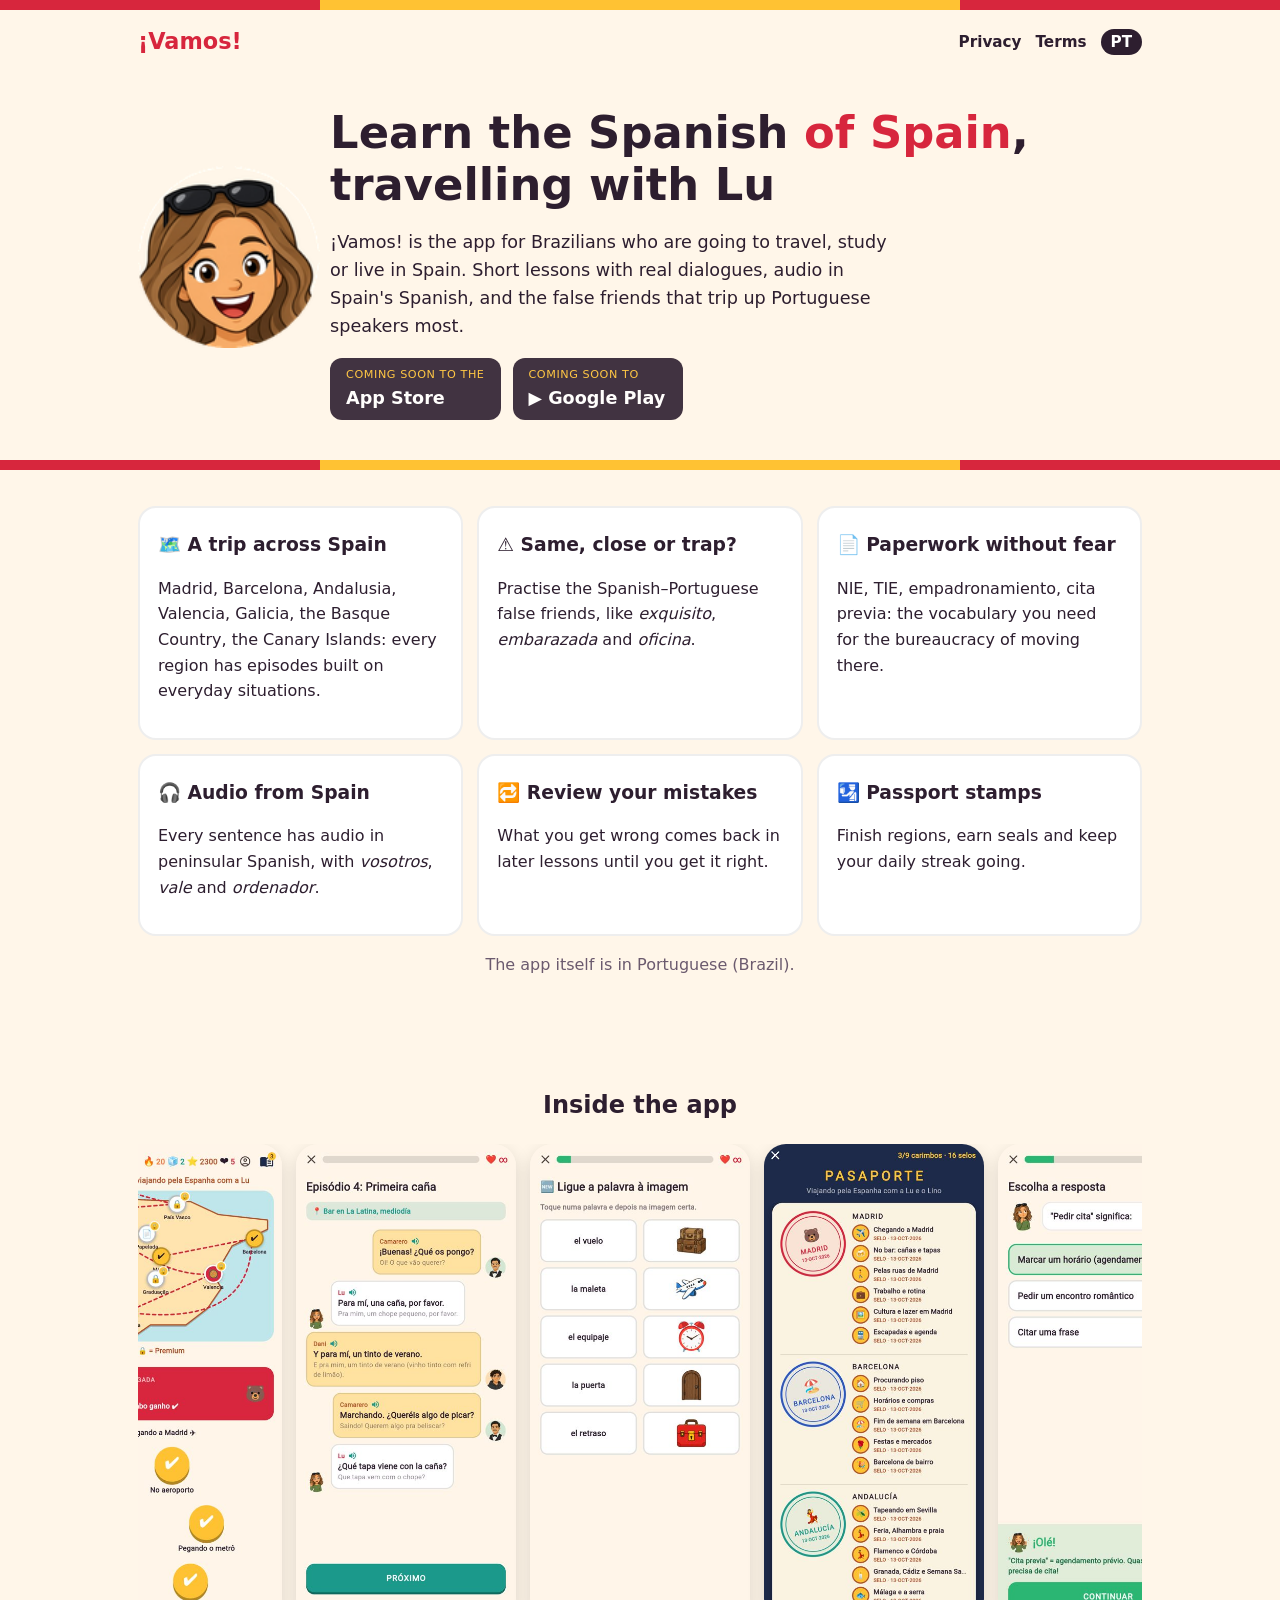
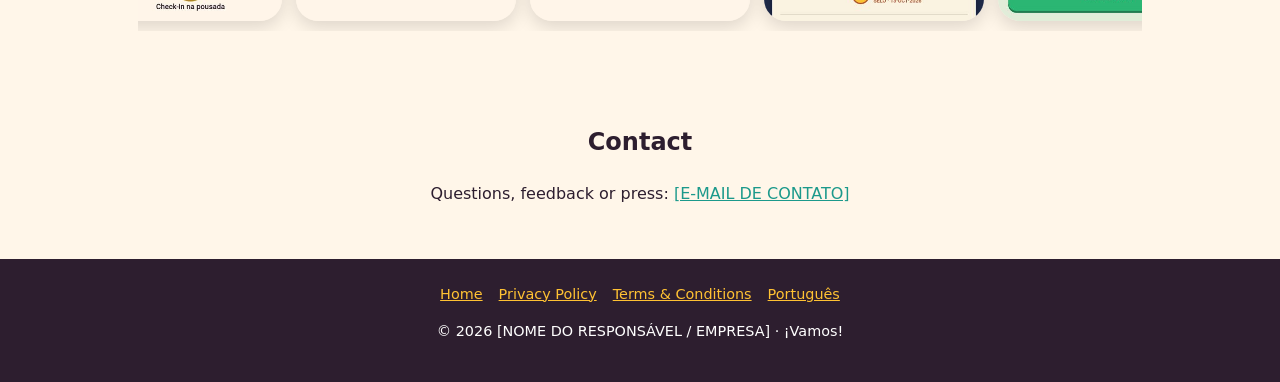
==== en/index.html @ 4021ca35 "Landing, privacy policy and terms (PT/EN)" ====
<!doctype html><html lang="en"><head><meta charset="utf-8">
<meta name="viewport" content="width=device-width,initial-scale=1"><title>¡Vamos! — Spain's Spanish for Brazilians</title>
<meta name="description" content="¡Vamos! — learn the Spanish of Spain with Lu">
<link rel="icon" href="../img/lu_small.png"><link rel="stylesheet" href="../style.css"></head><body>
<div class="stripe"></div><header><a class="logo" href="index.html">¡Vamos!</a><nav><a href="privacy.html">Privacy</a><a href="terms.html">Terms</a><a class="lang" href="../index.html" hreflang="pt">PT</a></nav></header>
<div class="hero"><img src="../img/lu.png" alt="Lu, the app's guide"><div>
<h1>Learn the Spanish <span style="color:var(--red)">of Spain</span>, travelling with Lu</h1>
<p>¡Vamos! is the app for Brazilians who are going to travel, study or live in Spain. Short lessons with real dialogues, audio in Spain's Spanish, and the false friends that trip up Portuguese speakers most.</p>
<div class="badges"><span class="badge"><small>Coming soon to the</small><b> App Store</b></span><span class="badge"><small>Coming soon to</small><b>▶ Google Play</b></span></div></div></div>
<div class="stripe"></div>
<section><div class="features">
<div class="card"><h3>🗺️ A trip across Spain</h3><p>Madrid, Barcelona, Andalusia, Valencia, Galicia, the Basque Country, the Canary Islands: every region has episodes built on everyday situations.</p></div>
<div class="card"><h3>⚠️ Same, close or trap?</h3><p>Practise the Spanish–Portuguese false friends, like <i>exquisito</i>, <i>embarazada</i> and <i>oficina</i>.</p></div>
<div class="card"><h3>📄 Paperwork without fear</h3><p>NIE, TIE, empadronamiento, cita previa: the vocabulary you need for the bureaucracy of moving there.</p></div>
<div class="card"><h3>🎧 Audio from Spain</h3><p>Every sentence has audio in peninsular Spanish, with <i>vosotros</i>, <i>vale</i> and <i>ordenador</i>.</p></div>
<div class="card"><h3>🔁 Review your mistakes</h3><p>What you get wrong comes back in later lessons until you get it right.</p></div>
<div class="card"><h3>🛂 Passport stamps</h3><p>Finish regions, earn seals and keep your daily streak going.</p></div>
</div><p class="meta" style="text-align:center">The app itself is in Portuguese (Brazil).</p></section>
<section><h2 style="text-align:center">Inside the app</h2><div class="shots"><img src="../img/mapa.jpg" alt="Map of Spain" loading="lazy"><img src="../img/dialogo.jpg" alt="Dialogue with Lu" loading="lazy"><img src="../img/ligar.jpg" alt="New words" loading="lazy"><img src="../img/passaporte.jpg" alt="Passport" loading="lazy"><img src="../img/papelada.jpg" alt="Paperwork" loading="lazy"></div></section>
<section class="contact"><h2>Contact</h2><p>Questions, feedback or press: <a href="mailto:[E-MAIL DE CONTATO]">[E-MAIL DE CONTATO]</a></p></section>
<footer><a href="index.html">Home</a><a href="privacy.html">Privacy Policy</a><a href="terms.html">Terms &amp; Conditions</a><a href="../index.html">Português</a><p>© 2026 [NOME DO RESPONSÁVEL / EMPRESA] · ¡Vamos!</p></footer></body></html>
---- style.css ----
:root{--red:#D7263D;--yellow:#FFC233;--orange:#FF7A3D;--cream:#FFF6E9;--green:#2BB673;--ink:#2D1E2F;--terra:#B4532A;--teal:#1B998B}
*{box-sizing:border-box}html{-webkit-text-size-adjust:100%}
body{margin:0;font-family:system-ui,-apple-system,"Segoe UI",Roboto,sans-serif;background:var(--cream);color:var(--ink);line-height:1.6}
a{color:var(--teal)}
header{display:flex;align-items:center;justify-content:space-between;padding:14px 18px;max-width:1040px;margin:auto}
.logo{font-weight:900;font-size:1.4rem;color:var(--red);text-decoration:none}
nav a{margin-left:14px;font-weight:700;text-decoration:none;color:var(--ink);font-size:.95rem}
nav .lang{background:var(--ink);color:#fff;padding:4px 10px;border-radius:999px}
.hero{max-width:1040px;margin:auto;padding:20px 18px 40px;display:flex;flex-direction:column;align-items:center;text-align:center;gap:10px}
.hero img{width:180px}
h1{font-size:2rem;line-height:1.15;margin:.3em 0}
.hero p{font-size:1.1rem;max-width:560px}
.badges{display:flex;gap:12px;flex-wrap:wrap;justify-content:center;margin-top:10px}
.badge{display:flex;flex-direction:column;align-items:flex-start;background:var(--ink);color:#fff;border-radius:12px;padding:8px 16px;min-width:170px;opacity:.9;cursor:default}
.badge small{font-size:.7rem;text-transform:uppercase;letter-spacing:.05em;color:var(--yellow)}
.badge b{font-size:1.1rem}
.stripe{height:10px;background:linear-gradient(90deg,var(--red) 0 25%,var(--yellow) 25% 75%,var(--red) 75%)}
section{max-width:1040px;margin:auto;padding:36px 18px}
.features{display:grid;gap:14px;grid-template-columns:1fr}
.card{background:#fff;border-radius:18px;padding:18px;border:2px solid #0001}
.card h3{margin:.2em 0}
.shots{display:flex;gap:14px;overflow-x:auto;padding-bottom:10px;scroll-snap-type:x mandatory}
.shots img{width:220px;border-radius:22px;box-shadow:0 6px 18px #0002;scroll-snap-align:center;flex:none}
.contact{text-align:center}
footer{background:var(--ink);color:#fff;padding:24px 18px;text-align:center;font-size:.9rem}
footer a{color:var(--yellow);margin:0 8px}
.doc{max-width:780px;margin:auto;padding:10px 18px 50px}
.doc h1{font-size:1.7rem}.doc h2{font-size:1.2rem;margin-top:1.8em;color:var(--terra)}
.doc table{border-collapse:collapse;width:100%;font-size:.9rem;background:#fff}
.doc td,.doc th{border:1px solid #0002;padding:6px 8px;vertical-align:top;text-align:left}
.ph{background:#fff3b0;padding:0 3px;border-radius:4px}
.meta{color:#6b5a6e}
@media(min-width:760px){h1{font-size:2.8rem}.hero{flex-direction:row;text-align:left;justify-content:center}.hero img{width:260px}.badges{justify-content:flex-start}.features{grid-template-columns:repeat(3,1fr)}.shots{justify-content:center}}
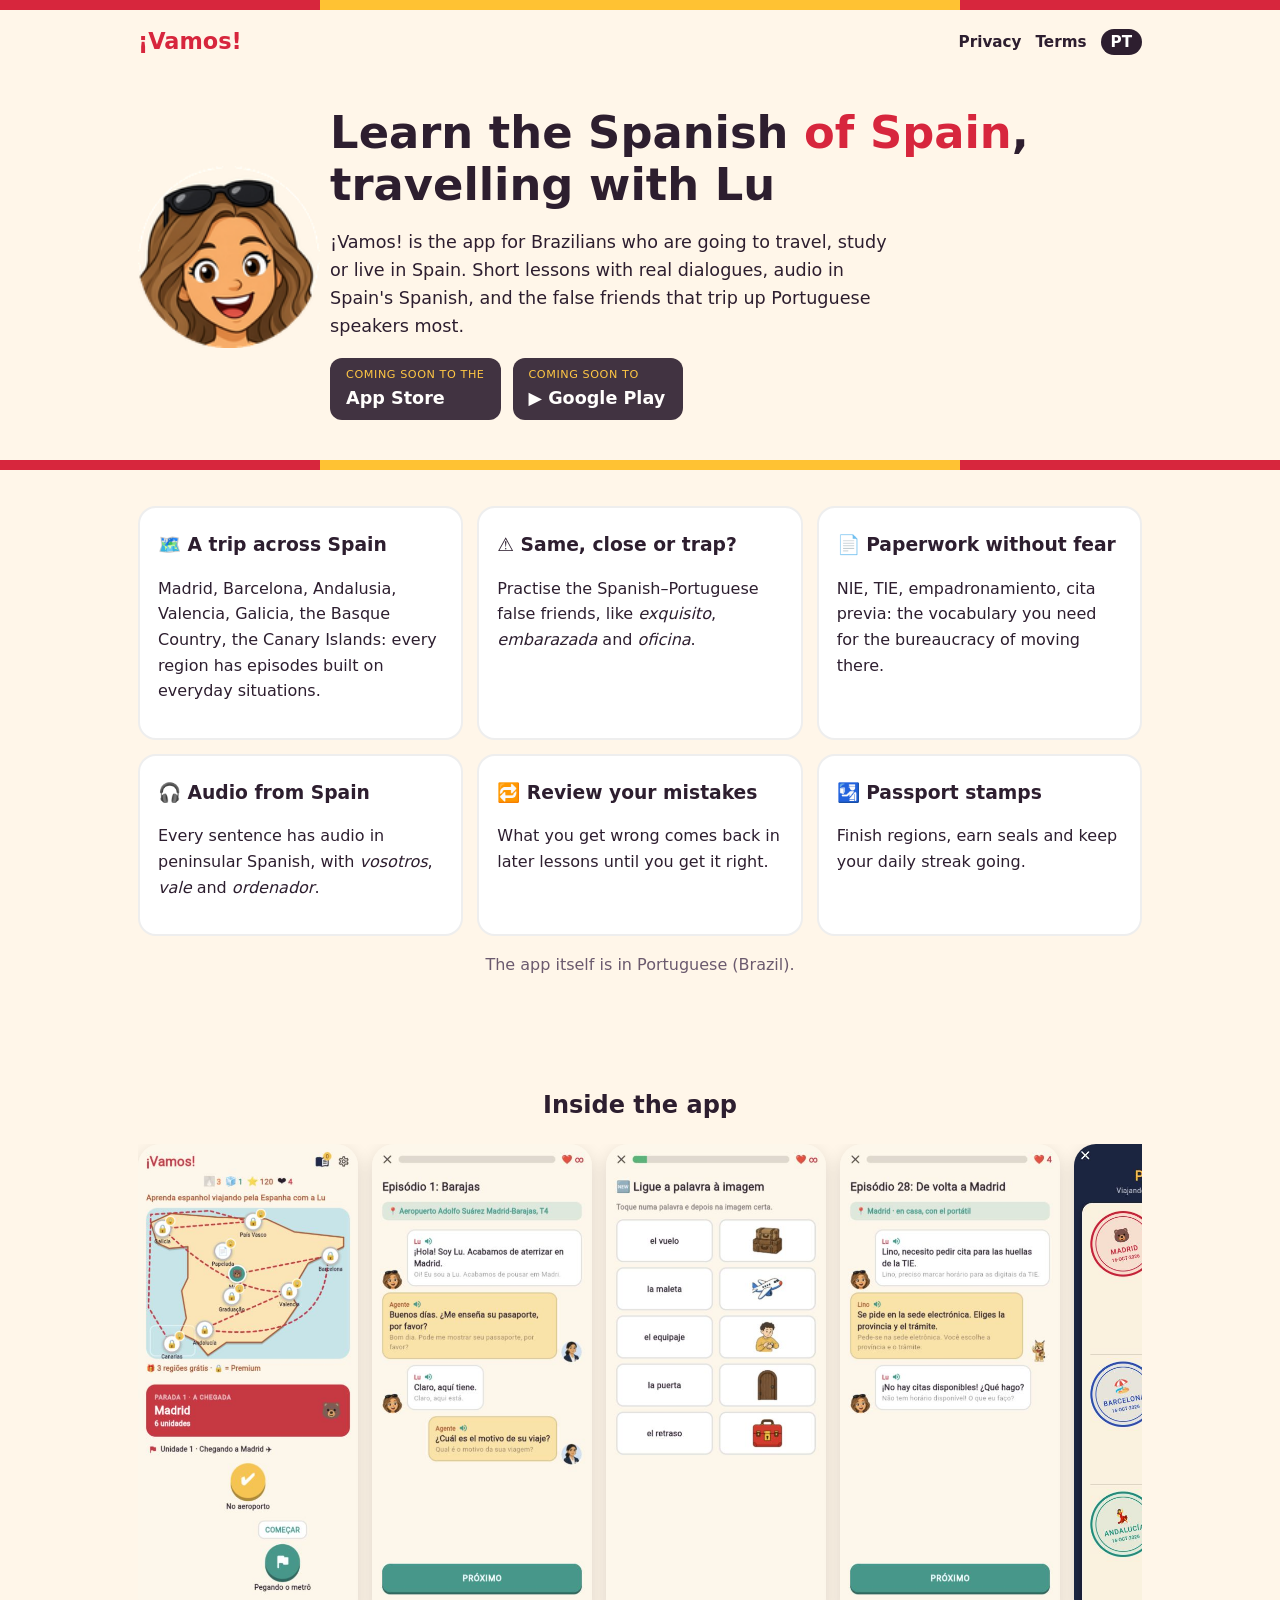
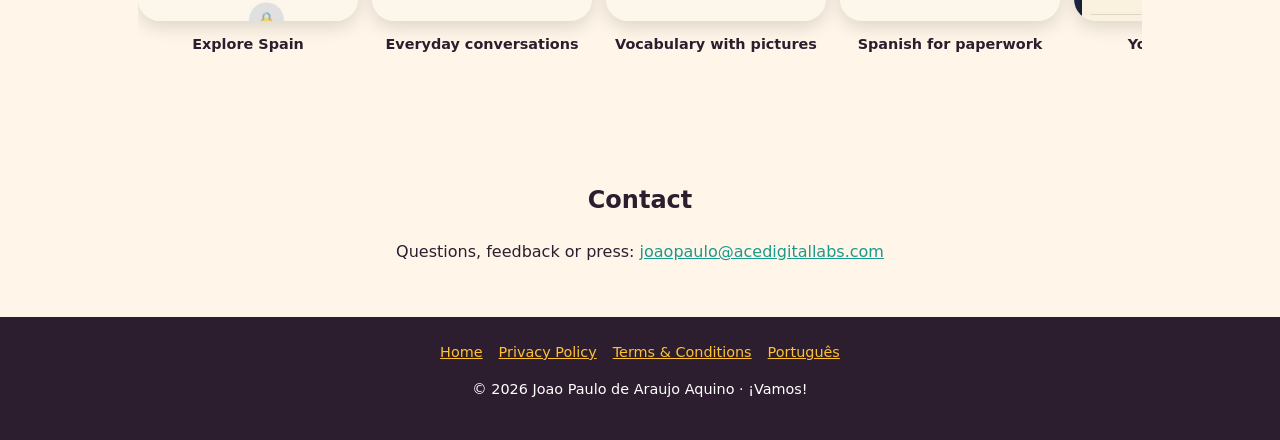
==== commit 6b4d2a4c: "Update site contact details and refresh app screenshots" ====
--- a/en/index.html
+++ b/en/index.html
@@ -16,6 +16,6 @@
 <div class="card"><h3>🔁 Review your mistakes</h3><p>What you get wrong comes back in later lessons until you get it right.</p></div>
 <div class="card"><h3>🛂 Passport stamps</h3><p>Finish regions, earn seals and keep your daily streak going.</p></div>
 </div><p class="meta" style="text-align:center">The app itself is in Portuguese (Brazil).</p></section>
-<section><h2 style="text-align:center">Inside the app</h2><div class="shots"><img src="../img/mapa.jpg" alt="Map of Spain" loading="lazy"><img src="../img/dialogo.jpg" alt="Dialogue with Lu" loading="lazy"><img src="../img/ligar.jpg" alt="New words" loading="lazy"><img src="../img/passaporte.jpg" alt="Passport" loading="lazy"><img src="../img/papelada.jpg" alt="Paperwork" loading="lazy"></div></section>
-<section class="contact"><h2>Contact</h2><p>Questions, feedback or press: <a href="mailto:[E-MAIL DE CONTATO]">[E-MAIL DE CONTATO]</a></p></section>
-<footer><a href="index.html">Home</a><a href="privacy.html">Privacy Policy</a><a href="terms.html">Terms &amp; Conditions</a><a href="../index.html">Português</a><p>© 2026 [NOME DO RESPONSÁVEL / EMPRESA] · ¡Vamos!</p></footer></body></html>+<section><h2 style="text-align:center">Inside the app</h2><div class="shots" tabindex="0" role="region" aria-label="App screenshots"><figure><img src="../img/mapa.jpg?v=20261016" alt="Explore Spain" width="430" height="932" loading="lazy"><figcaption>Explore Spain</figcaption></figure><figure><img src="../img/dialogo.jpg?v=20261016" alt="Everyday conversations" width="430" height="932" loading="lazy"><figcaption>Everyday conversations</figcaption></figure><figure><img src="../img/ligar.jpg?v=20261016" alt="Vocabulary with pictures" width="430" height="932" loading="lazy"><figcaption>Vocabulary with pictures</figcaption></figure><figure><img src="../img/papelada.jpg?v=20261016" alt="Spanish for paperwork" width="430" height="932" loading="lazy"><figcaption>Spanish for paperwork</figcaption></figure><figure><img src="../img/passaporte.jpg?v=20261016" alt="Your passport" width="430" height="932" loading="lazy"><figcaption>Your passport</figcaption></figure><figure><img src="../img/graduacao.jpg?v=20261016" alt="Celebrate your achievements" width="430" height="932" loading="lazy"><figcaption>Celebrate your achievements</figcaption></figure><figure><img src="../img/configuracoes.jpg?v=20261016" alt="Your learning pace" width="430" height="932" loading="lazy"><figcaption>Your learning pace</figcaption></figure></div></section>
+<section class="contact"><h2>Contact</h2><p>Questions, feedback or press: <a href="mailto:joaopaulo@acedigitallabs.com">joaopaulo@acedigitallabs.com</a></p></section>
+<footer><a href="index.html">Home</a><a href="privacy.html">Privacy Policy</a><a href="terms.html">Terms &amp; Conditions</a><a href="../index.html">Português</a><p>© 2026 Joao Paulo de Araujo Aquino · ¡Vamos!</p></footer></body></html>
--- a/style.css
+++ b/style.css
@@ -21,7 +21,9 @@
 .card{background:#fff;border-radius:18px;padding:18px;border:2px solid #0001}
 .card h3{margin:.2em 0}
 .shots{display:flex;gap:14px;overflow-x:auto;padding-bottom:10px;scroll-snap-type:x mandatory}
-.shots img{width:220px;border-radius:22px;box-shadow:0 6px 18px #0002;scroll-snap-align:center;flex:none}
+.shots figure{margin:0;flex:0 0 220px;scroll-snap-align:start}
+.shots figcaption{text-align:center;font-weight:700;font-size:.9rem;margin-top:12px}
+.shots img{display:block;width:220px;height:auto;border-radius:22px;box-shadow:0 6px 18px #0002;scroll-snap-align:center;flex:none}
 .contact{text-align:center}
 footer{background:var(--ink);color:#fff;padding:24px 18px;text-align:center;font-size:.9rem}
 footer a{color:var(--yellow);margin:0 8px}
@@ -31,4 +33,4 @@
 .doc td,.doc th{border:1px solid #0002;padding:6px 8px;vertical-align:top;text-align:left}
 .ph{background:#fff3b0;padding:0 3px;border-radius:4px}
 .meta{color:#6b5a6e}
-@media(min-width:760px){h1{font-size:2.8rem}.hero{flex-direction:row;text-align:left;justify-content:center}.hero img{width:260px}.badges{justify-content:flex-start}.features{grid-template-columns:repeat(3,1fr)}.shots{justify-content:center}}
+@media(min-width:760px){h1{font-size:2.8rem}.hero{flex-direction:row;text-align:left;justify-content:center}.hero img{width:260px}.badges{justify-content:flex-start}.features{grid-template-columns:repeat(3,1fr)}}
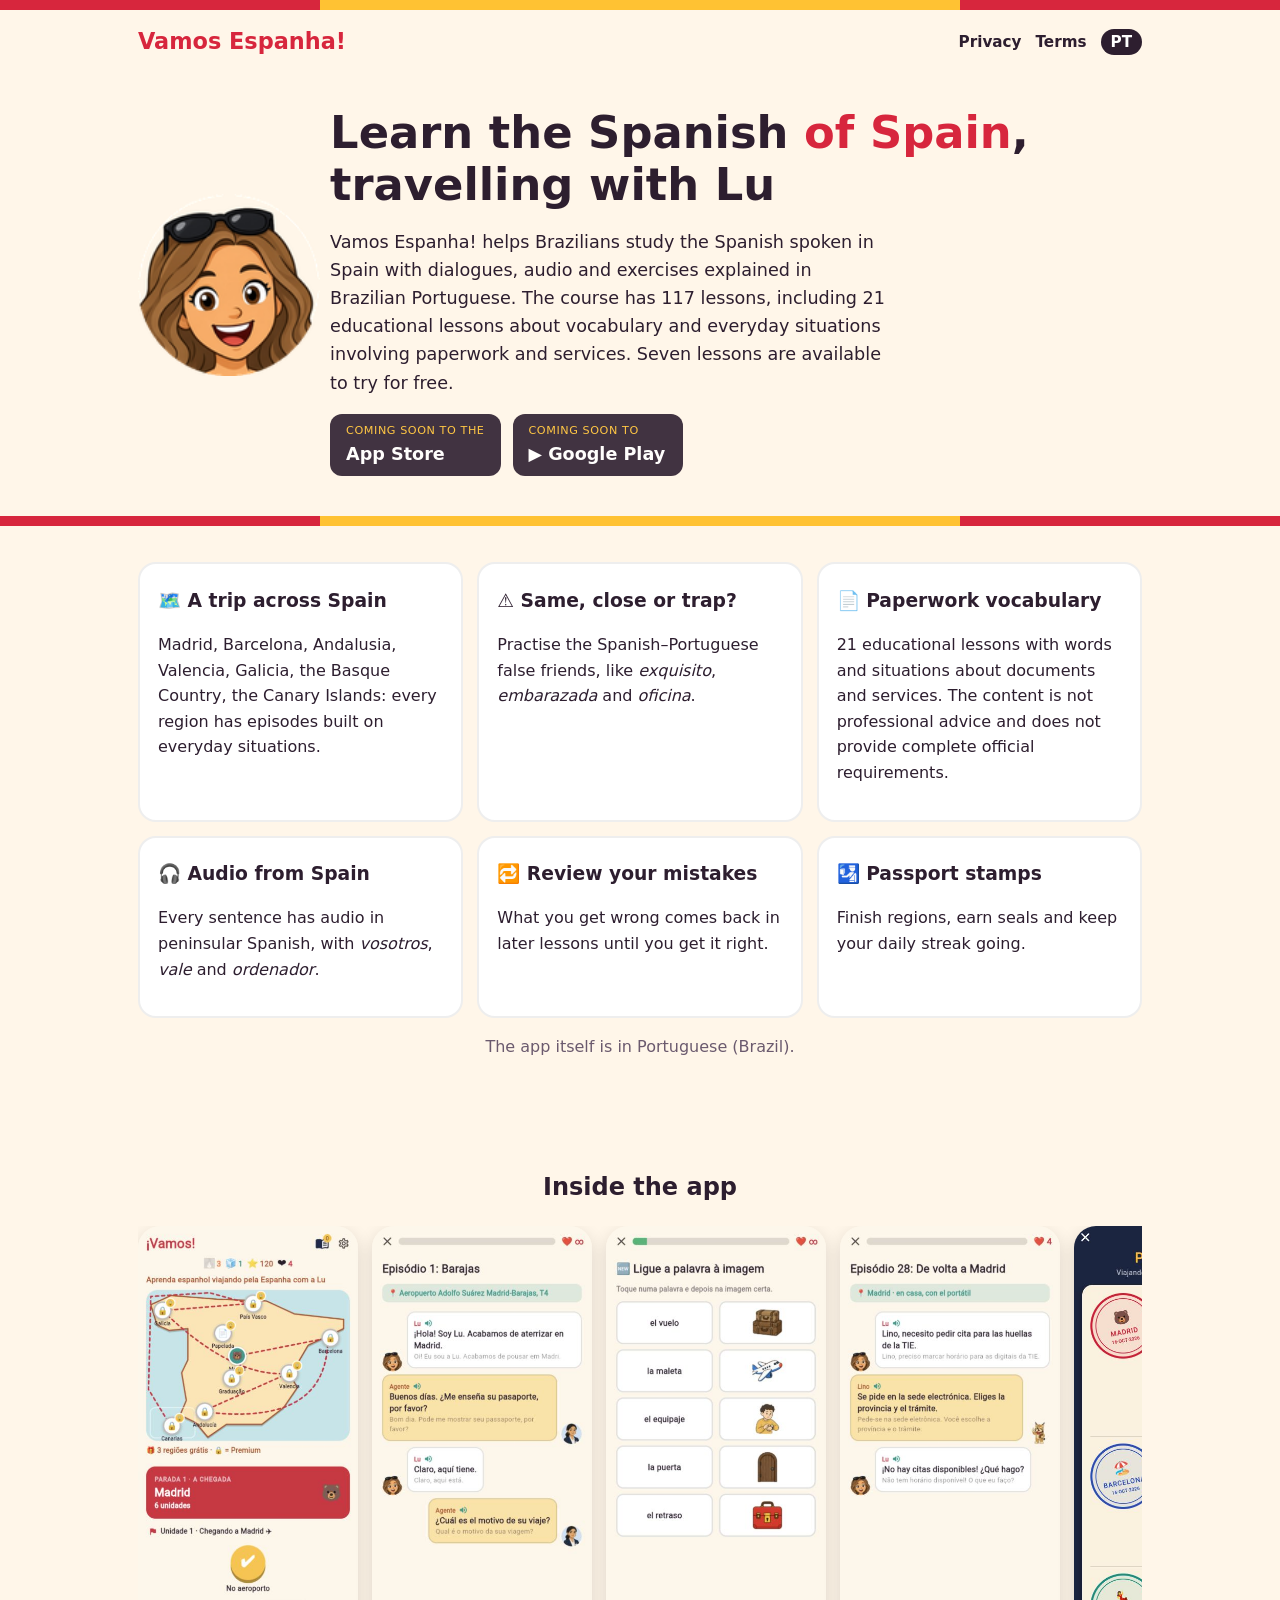
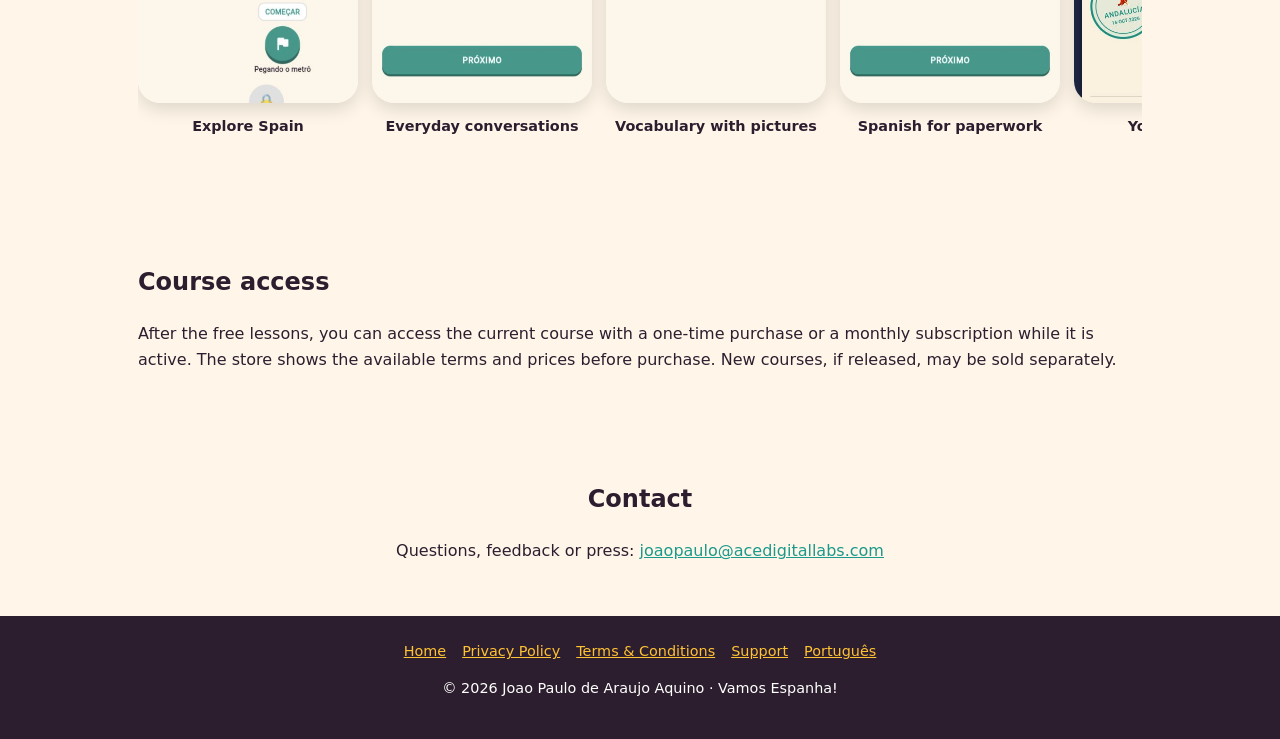
==== commit 2495703f: "Update Vamos Espanha site for current course and privacy" ====
--- a/en/index.html
+++ b/en/index.html
@@ -1,21 +1,22 @@
 <!doctype html><html lang="en"><head><meta charset="utf-8">
-<meta name="viewport" content="width=device-width,initial-scale=1"><title>¡Vamos! — Spain's Spanish for Brazilians</title>
-<meta name="description" content="¡Vamos! — learn the Spanish of Spain with Lu">
+<meta name="viewport" content="width=device-width,initial-scale=1"><title>Vamos Espanha! — Spain's Spanish for Brazilians</title>
+<meta name="description" content="Vamos Espanha! — learn the Spanish of Spain with Lu">
 <link rel="icon" href="../img/lu_small.png"><link rel="stylesheet" href="../style.css"></head><body>
-<div class="stripe"></div><header><a class="logo" href="index.html">¡Vamos!</a><nav><a href="privacy.html">Privacy</a><a href="terms.html">Terms</a><a class="lang" href="../index.html" hreflang="pt">PT</a></nav></header>
+<div class="stripe"></div><header><a class="logo" href="index.html">Vamos Espanha!</a><nav><a href="privacy.html">Privacy</a><a href="terms.html">Terms</a><a class="lang" href="../index.html" hreflang="pt">PT</a></nav></header>
 <div class="hero"><img src="../img/lu.png" alt="Lu, the app's guide"><div>
 <h1>Learn the Spanish <span style="color:var(--red)">of Spain</span>, travelling with Lu</h1>
-<p>¡Vamos! is the app for Brazilians who are going to travel, study or live in Spain. Short lessons with real dialogues, audio in Spain's Spanish, and the false friends that trip up Portuguese speakers most.</p>
+<p>Vamos Espanha! helps Brazilians study the Spanish spoken in Spain with dialogues, audio and exercises explained in Brazilian Portuguese. The course has 117 lessons, including 21 educational lessons about vocabulary and everyday situations involving paperwork and services. Seven lessons are available to try for free.</p>
 <div class="badges"><span class="badge"><small>Coming soon to the</small><b> App Store</b></span><span class="badge"><small>Coming soon to</small><b>▶ Google Play</b></span></div></div></div>
 <div class="stripe"></div>
 <section><div class="features">
 <div class="card"><h3>🗺️ A trip across Spain</h3><p>Madrid, Barcelona, Andalusia, Valencia, Galicia, the Basque Country, the Canary Islands: every region has episodes built on everyday situations.</p></div>
 <div class="card"><h3>⚠️ Same, close or trap?</h3><p>Practise the Spanish–Portuguese false friends, like <i>exquisito</i>, <i>embarazada</i> and <i>oficina</i>.</p></div>
-<div class="card"><h3>📄 Paperwork without fear</h3><p>NIE, TIE, empadronamiento, cita previa: the vocabulary you need for the bureaucracy of moving there.</p></div>
+<div class="card"><h3>📄 Paperwork vocabulary</h3><p>21 educational lessons with words and situations about documents and services. The content is not professional advice and does not provide complete official requirements.</p></div>
 <div class="card"><h3>🎧 Audio from Spain</h3><p>Every sentence has audio in peninsular Spanish, with <i>vosotros</i>, <i>vale</i> and <i>ordenador</i>.</p></div>
 <div class="card"><h3>🔁 Review your mistakes</h3><p>What you get wrong comes back in later lessons until you get it right.</p></div>
 <div class="card"><h3>🛂 Passport stamps</h3><p>Finish regions, earn seals and keep your daily streak going.</p></div>
 </div><p class="meta" style="text-align:center">The app itself is in Portuguese (Brazil).</p></section>
 <section><h2 style="text-align:center">Inside the app</h2><div class="shots" tabindex="0" role="region" aria-label="App screenshots"><figure><img src="../img/mapa.jpg?v=20261016" alt="Explore Spain" width="430" height="932" loading="lazy"><figcaption>Explore Spain</figcaption></figure><figure><img src="../img/dialogo.jpg?v=20261016" alt="Everyday conversations" width="430" height="932" loading="lazy"><figcaption>Everyday conversations</figcaption></figure><figure><img src="../img/ligar.jpg?v=20261016" alt="Vocabulary with pictures" width="430" height="932" loading="lazy"><figcaption>Vocabulary with pictures</figcaption></figure><figure><img src="../img/papelada.jpg?v=20261016" alt="Spanish for paperwork" width="430" height="932" loading="lazy"><figcaption>Spanish for paperwork</figcaption></figure><figure><img src="../img/passaporte.jpg?v=20261016" alt="Your passport" width="430" height="932" loading="lazy"><figcaption>Your passport</figcaption></figure><figure><img src="../img/graduacao.jpg?v=20261016" alt="Celebrate your achievements" width="430" height="932" loading="lazy"><figcaption>Celebrate your achievements</figcaption></figure><figure><img src="../img/configuracoes.jpg?v=20261016" alt="Your learning pace" width="430" height="932" loading="lazy"><figcaption>Your learning pace</figcaption></figure></div></section>
+<section><h2>Course access</h2><p>After the free lessons, you can access the current course with a one-time purchase or a monthly subscription while it is active. The store shows the available terms and prices before purchase. New courses, if released, may be sold separately.</p></section>
 <section class="contact"><h2>Contact</h2><p>Questions, feedback or press: <a href="mailto:joaopaulo@acedigitallabs.com">joaopaulo@acedigitallabs.com</a></p></section>
-<footer><a href="index.html">Home</a><a href="privacy.html">Privacy Policy</a><a href="terms.html">Terms &amp; Conditions</a><a href="../index.html">Português</a><p>© 2026 Joao Paulo de Araujo Aquino · ¡Vamos!</p></footer></body></html>+<footer><a href="index.html">Home</a><a href="privacy.html">Privacy Policy</a><a href="terms.html">Terms &amp; Conditions</a><a href="mailto:joaopaulo@acedigitallabs.com">Support</a><a href="../index.html">Português</a><p>© 2026 Joao Paulo de Araujo Aquino · Vamos Espanha!</p></footer></body></html>
